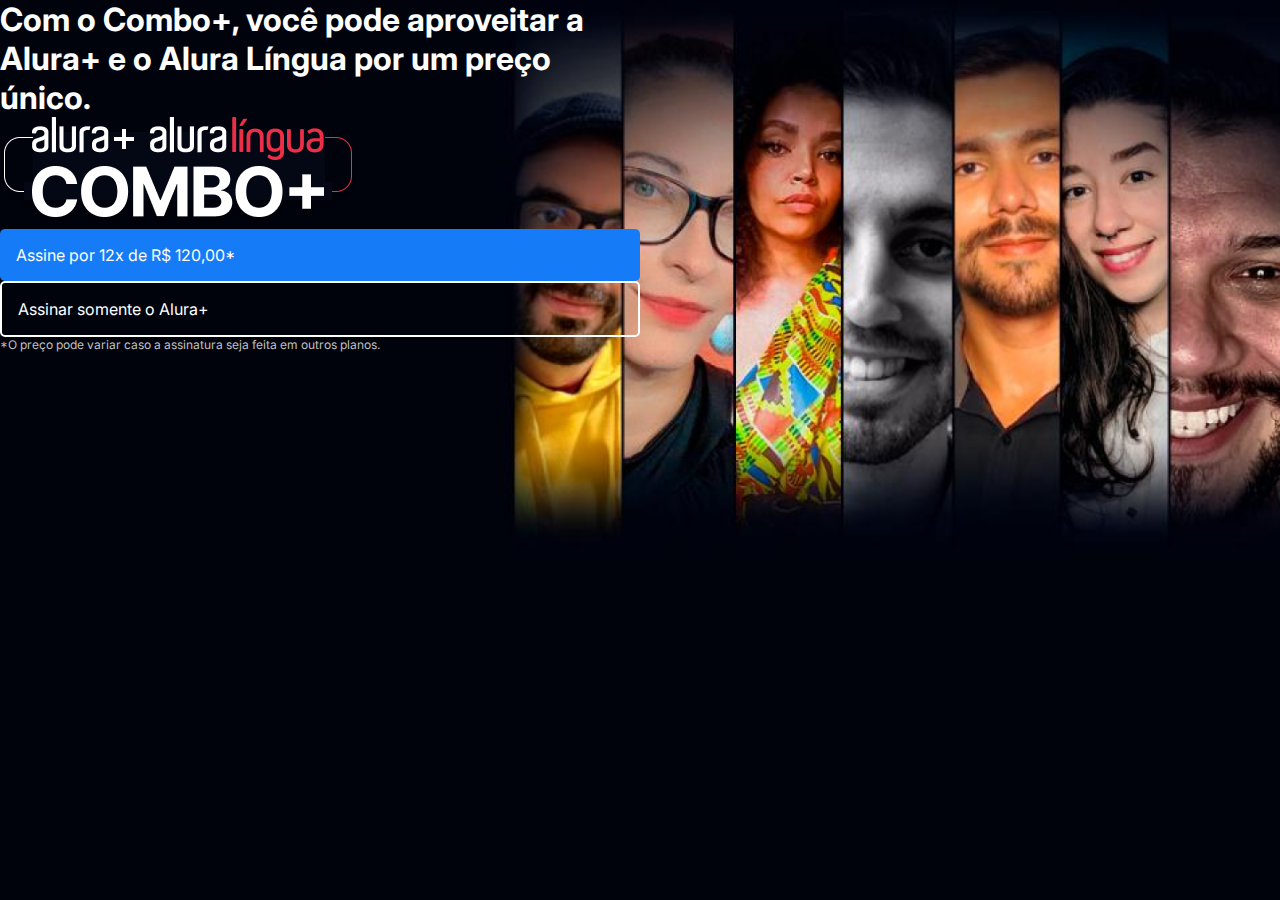
==== Exercicios-Alura/Web/projeto-AluraPlus/index.html @ 0fc1da01 "Novo projeto de aula" ====
<!DOCTYPE html>
<html lang="pt-br">
<head>
    <title>Alura Plus</title>
    <meta charset="UTF-8">
    <meta http-equiv="X-UA-Compatible" content="IE=edge">
    <meta name="viewport" content="width=device-width, initial-scale=1.0">
    <link rel="stylesheet" href="styles.css">
    <link rel="preconnect" href="https://fonts.googleapis.com">
    <link rel="preconnect" href="https://fonts.gstatic.com" crossorigin>
    <link href="https://fonts.googleapis.com/css2?family=Inter:wght@400;700&family=Montserrat:wght@100&display=swap" rel="stylesheet">
</head>
<body>
    <section class="container principal">
        <div>
            <h1 class="">Com o Combo+, você pode aproveitar a Alura+ e o Alura Língua por um preço único.</h1>
            <img src="imagens/Combo.png" alt="O combo+ é a junção da Alura e o Alura lingua.">
            <a href="www.alura.com.br" class="container__botao">Assine por 12x de R$ 120,00*</a>
            <a href="www.alura.com.br" class="container__botao botao__secundario">Assinar somente o Alura+</a>
            <p class="container__aviso">*O preço pode variar caso a assinatura seja feita em outros planos.</p>
        </div>
    </section>
</body>
</html>
---- Exercicios-Alura/Web/projeto-AluraPlus/styles.css ----
:root {
    --branco-principal: #FFFFFF; 
    --cinza-secundario: #C0C0C0;  
    --botao-azul: #167bf7;
    --cor-de-fundo: #00030C;
    --font-principal: 'Inter'; 
}

body {
    background-color: var(--cor-de-fundo);
    color: var(--branco-principal); 
    font-family: var(--font-principal);
    font-size: 16px; 
    font-weight: 400;
}

* {
    margin: 0;
    padding: 0;
}

.principal {
    background-image: url(imagens/Background.png);
    background-repeat: no-repeat;
    background-size: contain;
}

.container {
    height: 100vh;
    display: grid;
    grid-template-columns: 50% 50%;
}

.container__botao {
    background-color: var(--botao-azul);
    border-radius: 5px;
    padding: 1em;
    color: var(--branco-principal);
    display: block;
    text-decoration: none; 
}

.botao__secundario {
    background-color: transparent;
    border: 2px solid var(--branco-principal)
}

.container__aviso {
    font-size: 12px;
    color: var(--cinza-secundario)
}
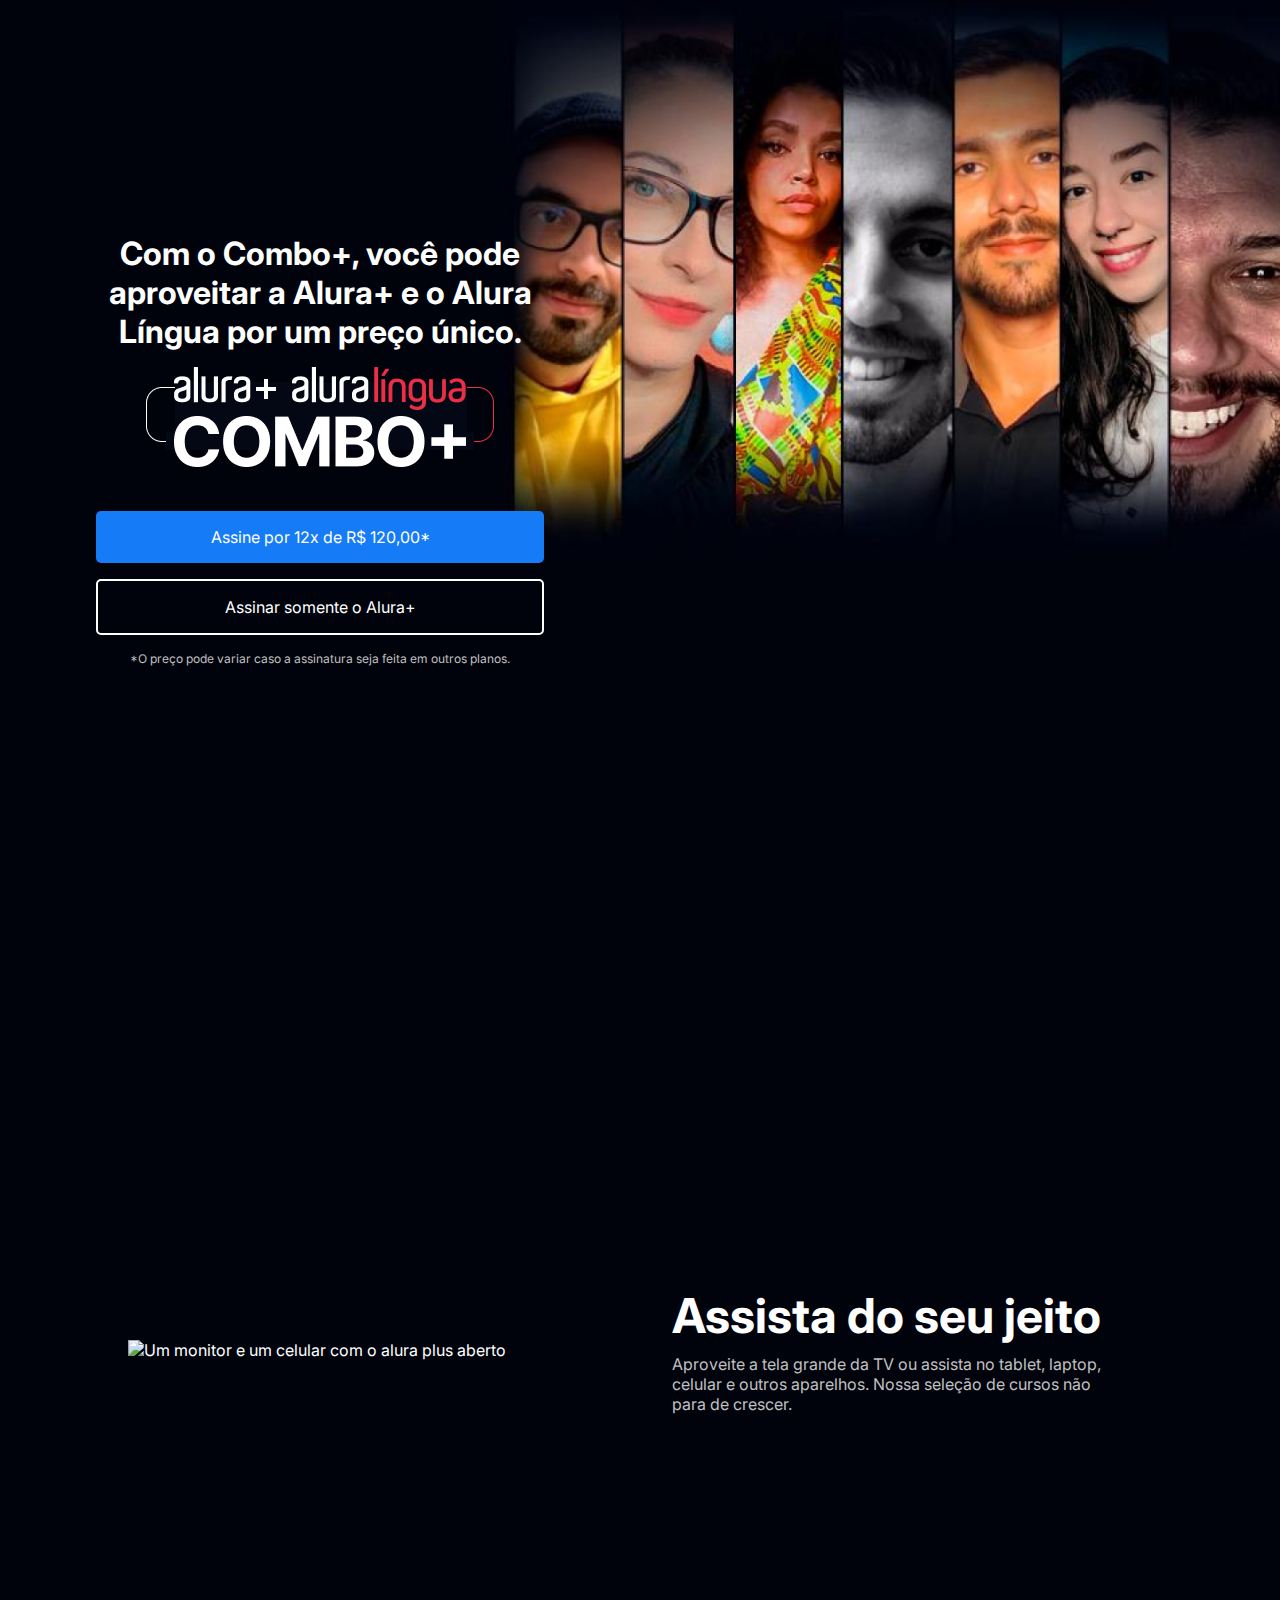
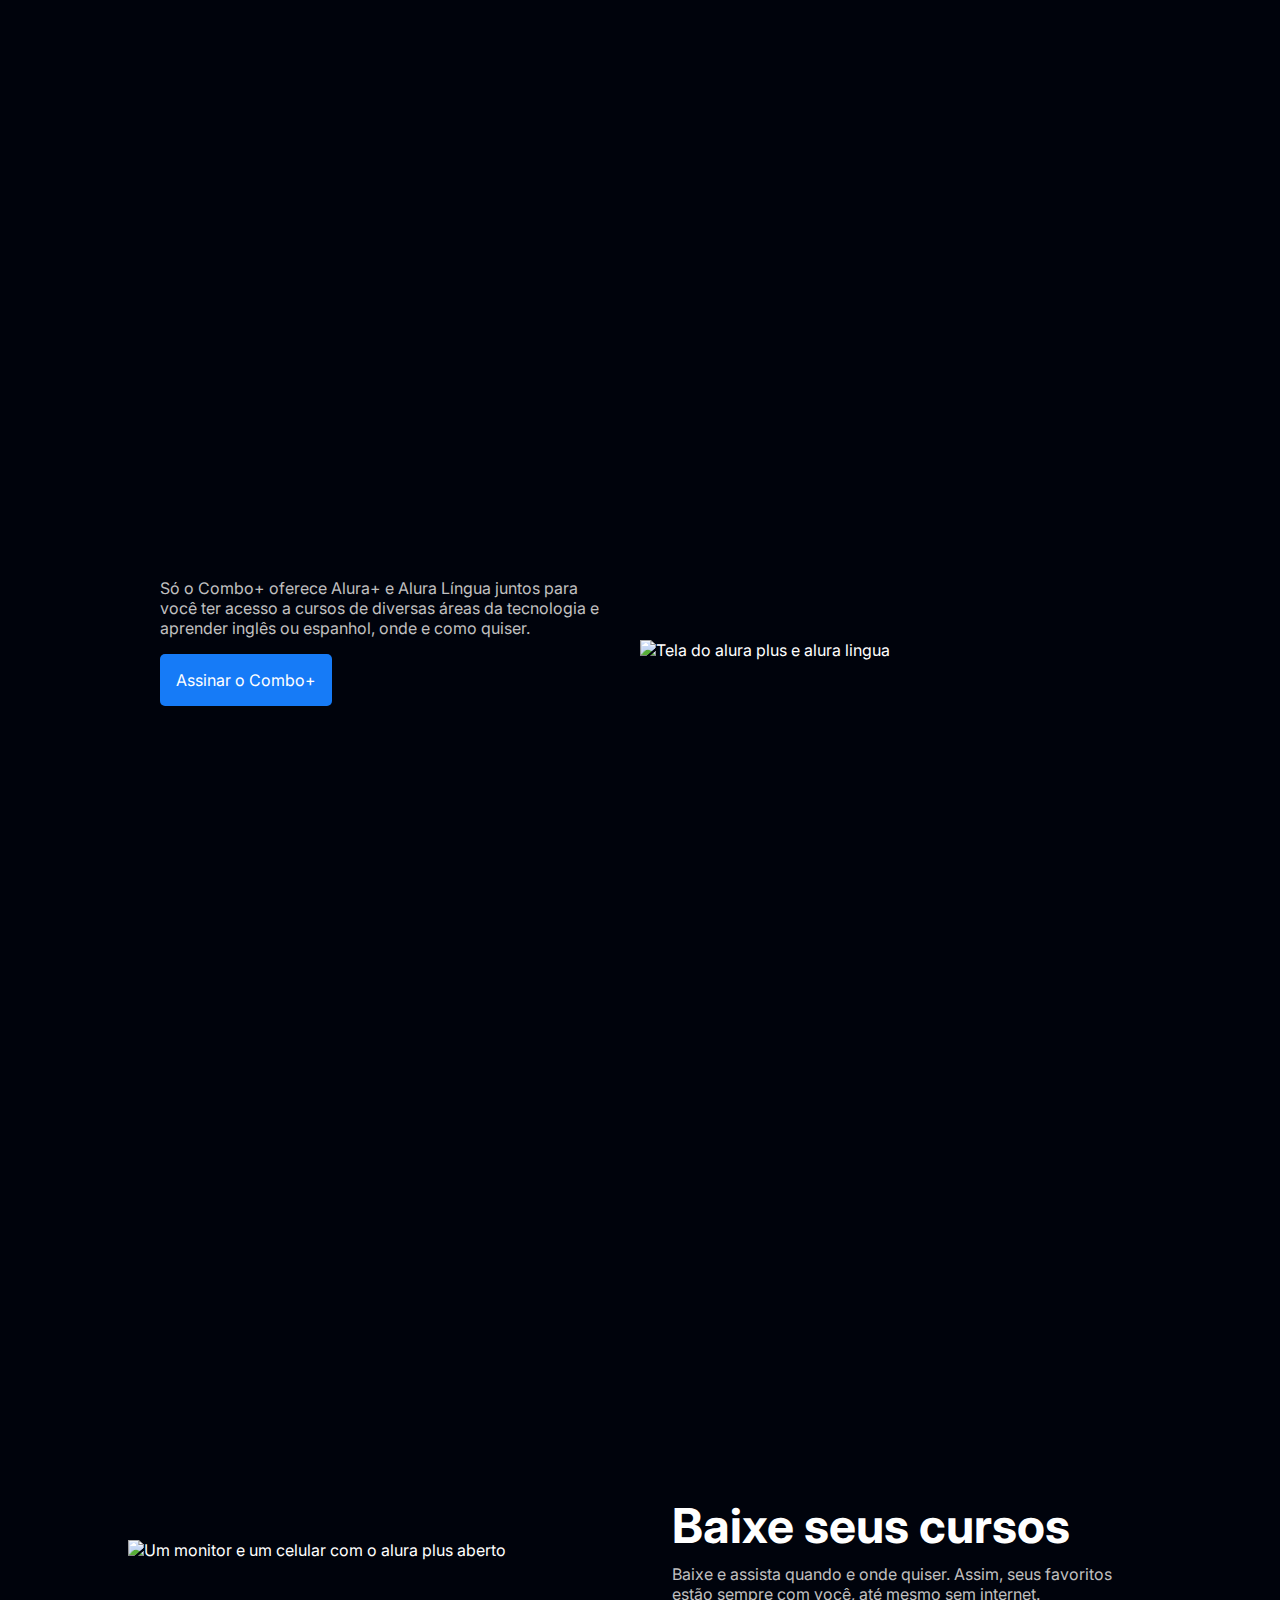
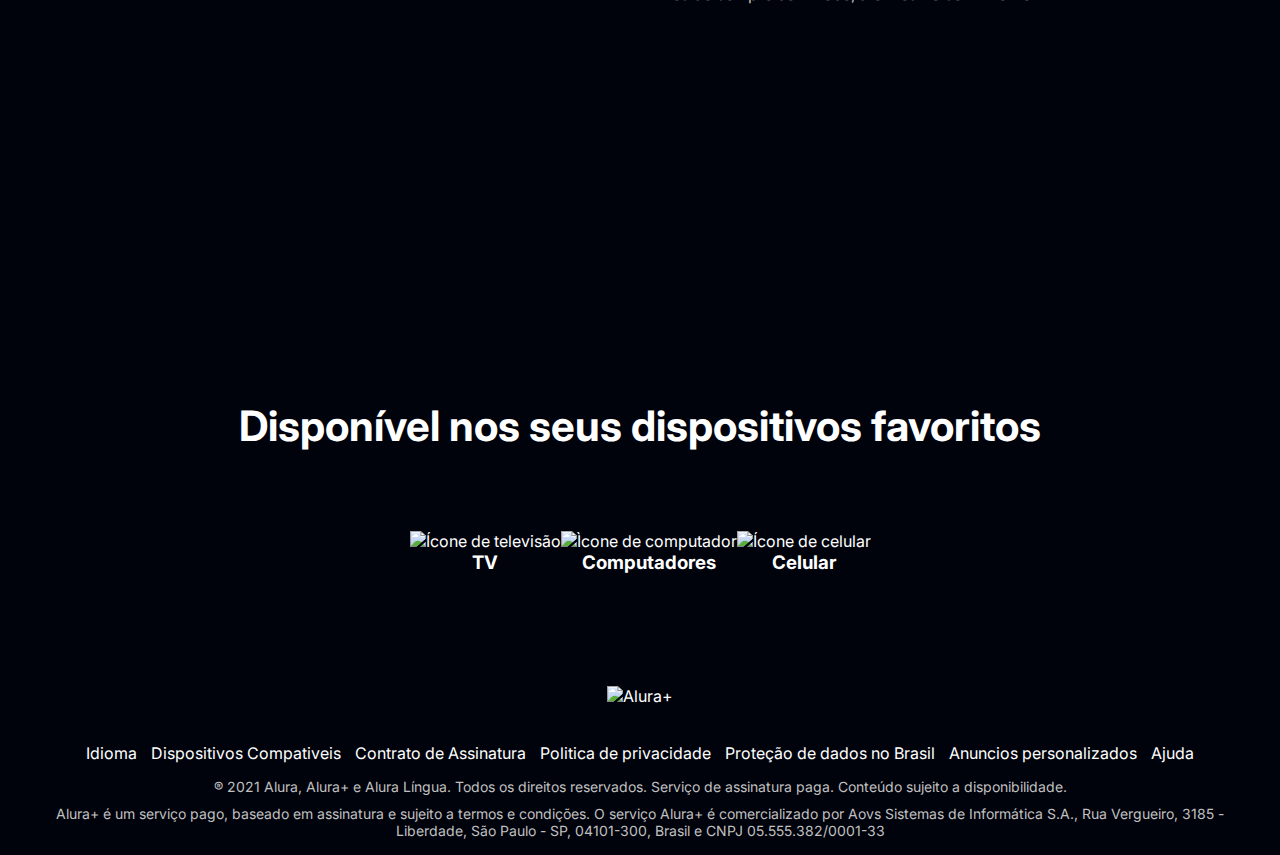
==== commit e4b84549: "ok" ====
--- a/Exercicios-Alura/Web/projeto-AluraPlus/index.html
+++ b/Exercicios-Alura/Web/projeto-AluraPlus/index.html
@@ -12,13 +12,81 @@
 </head>
 <body>
     <section class="container principal">
-        <div>
-            <h1 class="">Com o Combo+, você pode aproveitar a Alura+ e o Alura Língua por um preço único.</h1>
-            <img src="imagens/Combo.png" alt="O combo+ é a junção da Alura e o Alura lingua.">
+        <div class="conteiner__caixa">
+            <h1 class="container__titulo">Com o Combo+, você pode aproveitar a Alura+ e o Alura Língua por um preço único.</h1>
+            <img src="imagens/Combo.png" alt="O combo+ é a junção da Alura e o Alura lingua." class="container__imagem">
             <a href="www.alura.com.br" class="container__botao">Assine por 12x de R$ 120,00*</a>
             <a href="www.alura.com.br" class="container__botao botao__secundario">Assinar somente o Alura+</a>
             <p class="container__aviso">*O preço pode variar caso a assinatura seja feita em outros planos.</p>
         </div>
     </section>
+    <section class="container secundario">
+        <img src="imagens/Plataformas.png" alt="Um monitor e um celular com o alura plus aberto" class="secundario__imagem">
+        <div class="container__descricao">
+            <h2 class="descricao__titulo">Assista do seu jeito</h2>
+            <p class="descricao__texto">Aproveite a tela grande da TV ou assista no tablet, laptop, celular e outros aparelhos. Nossa seleção de cursos não para de crescer.</p>
+        </div>
+    </section>
+    <section class="container secundario">
+        <div class="container__descricao">
+            <p class="descricao__texto">Só o Combo+ oferece Alura+ e Alura Língua juntos para você ter acesso a cursos de diversas áreas da tecnologia e aprender inglês ou espanhol, onde e como quiser.</p>
+            <a href="www.alura.com.br" class="container__botao secundario__botao">Assinar o Combo+</a>
+        </div>
+        <img src="imagens/Telas.png" alt="Tela do alura plus e alura lingua" class="secundario__imagem">
+    </section>
+    </section>
+    <section class="container secundario">
+        <img src="imagens/Notebook.png" alt="Um monitor e um celular com o alura plus aberto" class="secundario__imagem">
+        <div class="container__descricao">
+            <h2 class="descricao__titulo">Baixe seus cursos</h2>
+            <p class="descricao__texto">Baixe e assista quando e onde quiser. Assim, seus favoritos estão sempre com você, até mesmo sem internet.</p>
+        </div>
+    </section>
+    <section class="dispositivos">
+        <h2 class="dispositivos__titulo">Disponível nos seus dispositivos favoritos</h2>
+        <ul class="dispositivos__lista">
+            <li>
+                <img src="imagens/tv.png" alt="Ícone de televisão">
+                <h3 class="lista__item">TV</h3>
+            </li>
+            <li>
+                <img src="imagens/computador.png" alt="Ìcone de computador">
+                <h3 class="lista__item">Computadores</h3>
+            </li>
+            <li>
+                <img src="imagens/celular.png" alt="Ícone de celular">
+                <h3 class="lista__item">Celular</h3>
+            </li>
+        </ul>
+    </section>
+    <footer class="rodape">
+        <img src="imagens/Logo.png" alt="Alura+" class="rodape__logo">
+        <ul class="rodape__lista">
+            <li class="lista__lista">
+                <a href="#" class="lista__link">Idioma</a>
+            </li>
+            <li class="lista__lista">
+                <a href="#" class="lista__link">Dispositivos Compativeis</a>
+            </li>
+            <li class="lista__lista">
+                <a href="#" class="lista__link">Contrato de Assinatura</a>
+            </li>
+            <li class="lista__lista">
+                <a href="#" class="lista__link">Politica de privacidade</a>
+            </li>
+            <li class="lista__lista">
+                <a href="#" class="lista__link">Proteção de dados no Brasil</a>
+            </li>
+            <li class="lista__lista">
+                <a href="#" class="lista__link">Anuncios personalizados</a>
+            </li>
+            <li class="lista__lista">
+                <a href="#" class="lista__link">Ajuda</a>
+            </li>
+        </ul>
+        <p class="rodape__texto">® 2021 Alura, Alura+ e Alura Língua. Todos os direitos reservados. Serviço de assinatura paga. Conteúdo sujeito a disponibilidade.
+        </p>
+        <p class="rodape__texto">Alura+ é um serviço pago, baseado em assinatura e sujeito a termos e condições. O serviço Alura+ é comercializado por Aovs Sistemas de Informática S.A., Rua Vergueiro, 3185 - Liberdade, São Paulo - SP, 04101-300, Brasil e CNPJ 05.555.382/0001-33</p>
+    </footer>
 </body>
 </html>--- a/Exercicios-Alura/Web/projeto-AluraPlus/styles.css
+++ b/Exercicios-Alura/Web/projeto-AluraPlus/styles.css
@@ -23,6 +23,8 @@
     background-image: url(imagens/Background.png);
     background-repeat: no-repeat;
     background-size: contain;
+    align-items: center;
+    text-align: center;
 }
 
 .container {
@@ -38,14 +40,105 @@
     color: var(--branco-principal);
     display: block;
     text-decoration: none; 
+    margin-bottom: 1em;
 }
 
 .botao__secundario {
     background-color: transparent;
-    border: 2px solid var(--branco-principal)
+    border: 2px solid var(--branco-principal);
 }
 
 .container__aviso {
     font-size: 12px;
-    color: var(--cinza-secundario)
-}+    color: var(--cinza-secundario);
+}
+
+.container__titulo {
+    font-size: 700;
+}
+
+.container__imagem {
+    margin: 1em 0 2em 0;
+}
+
+.conteiner__caixa {
+    margin: 0 6em; 
+}
+
+.secundario__imagem {
+    width: 80%;
+}
+
+.secundario {
+    align-items: center;
+    margin: 0 8em;
+}
+
+.descricao__titulo {
+    font-weight: 700;
+    font-size: 48px;
+    color : var(--branco-principal); 
+    margin-bottom: 0.2em;
+}
+
+.descricao__texto {
+    color: var(--cinza-secundario);
+}
+
+.secundario__botao {
+    display: inline-block;
+    margin-top: 1em;
+}
+
+.container__descricao {
+    padding: 2em;
+}
+
+.dispositivos__lista {
+    display: flex;
+    justify-content: center;
+    list-style-type: none;
+    margin: 5em 0;
+
+}
+
+.dispositivos {
+    text-align: center; 
+}
+
+.dispositivos__titulo {
+    font-size: 42px;
+    color: var(--branco-principal);
+}
+
+.dispositivos__item {
+    font-size: 32px;
+    color: var(--branco-principal);
+}
+
+.rodape {
+    text-align: center;
+    margin: 3em 1em 1em 1em;
+    text-decoration: none;
+    color: var(--branco-principal);
+}
+
+.rodape__logo {
+    margin: 2em 8em;
+}
+
+.lista__lista {
+    display: inline-block;
+    margin: 5px;
+}
+
+.lista__link {
+    color: var(--branco-principal);
+    text-decoration: none;
+}
+
+.rodape__texto {
+    color: var(--cinza-secundario);
+    font-size: 14px;
+    margin: 10px 10px;
+}
